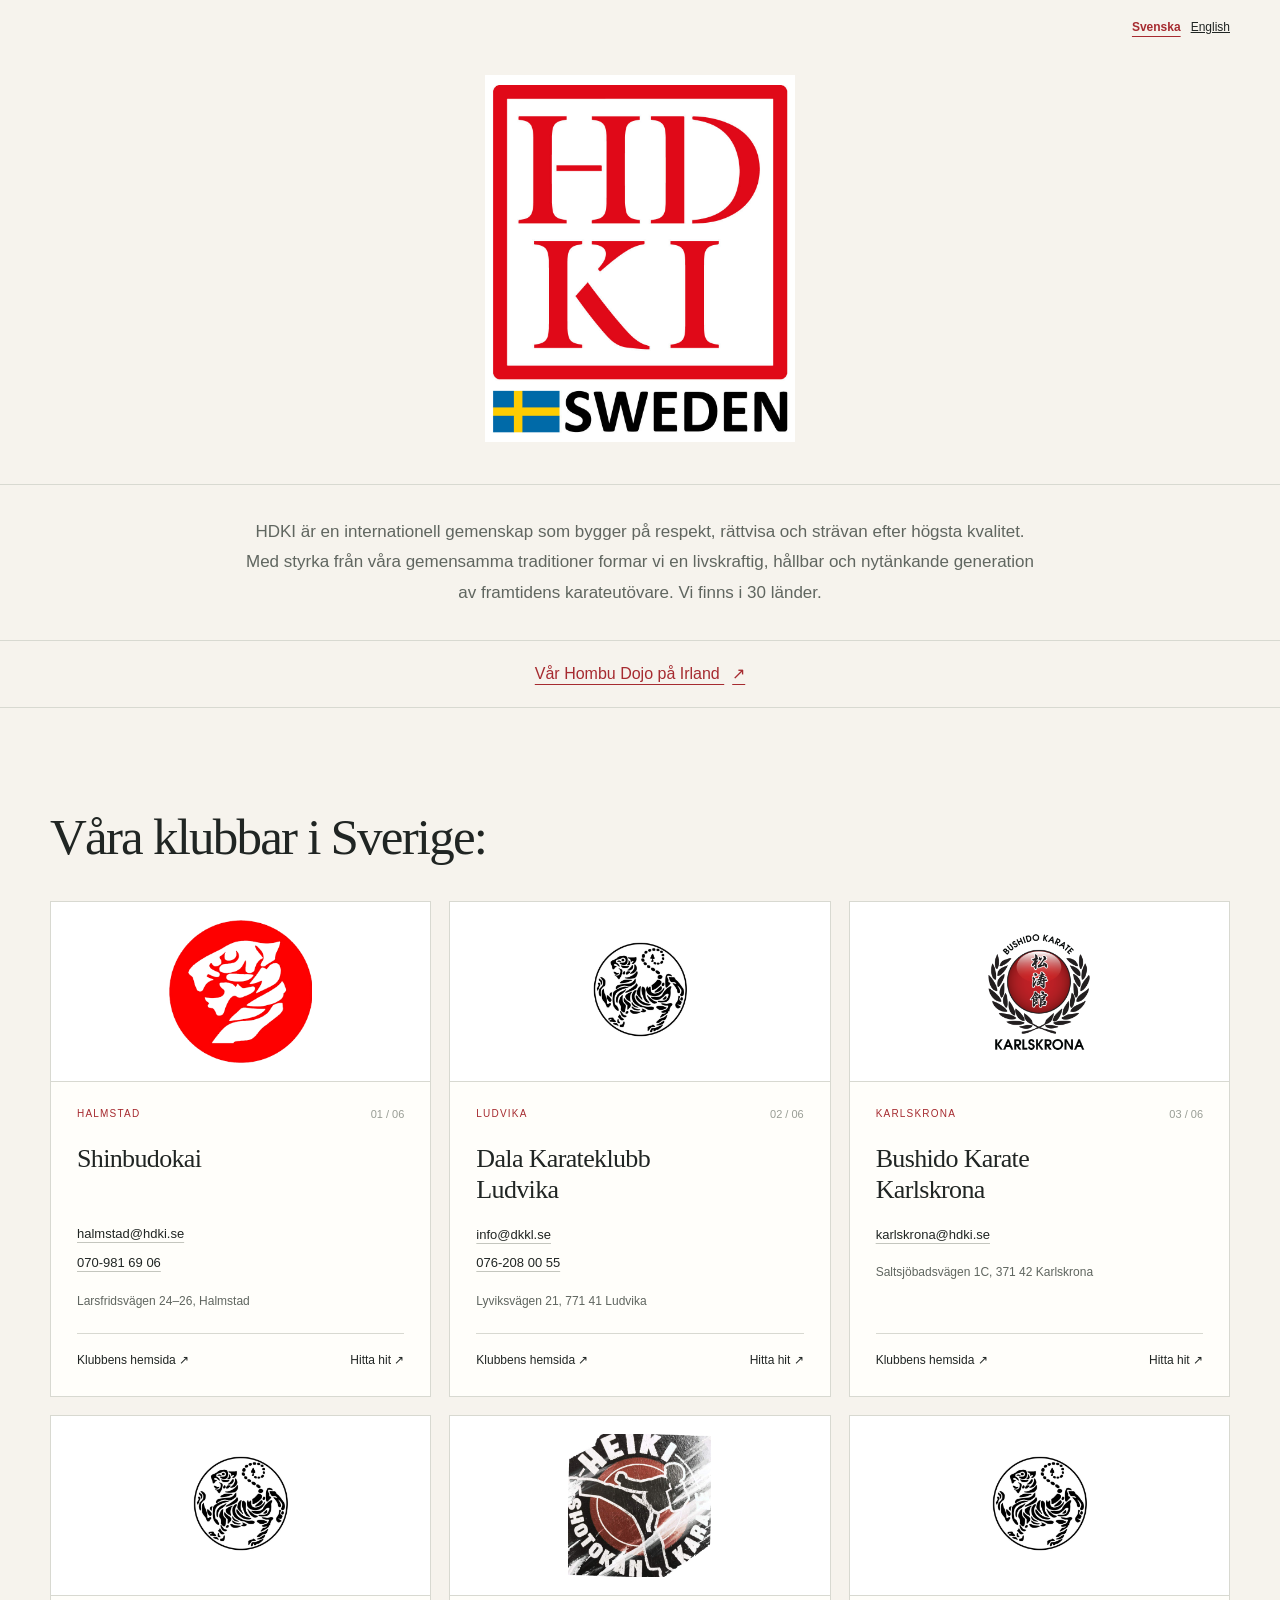
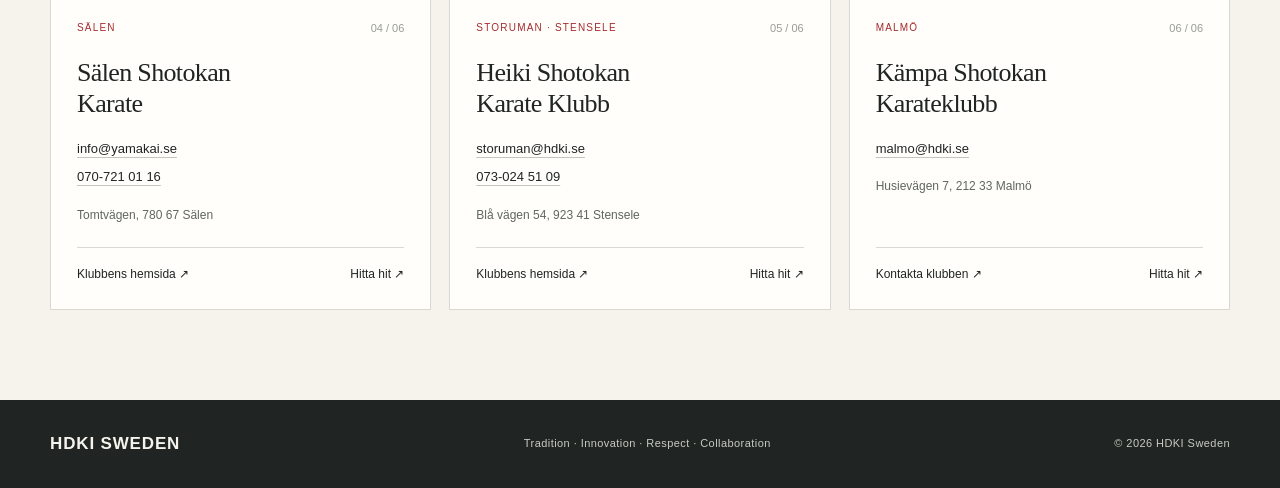
==== index.html @ 171317dc "Add HDKI Sweden website draft" ====
<!doctype html>
<html lang="sv">
<head>
  <meta charset="utf-8">
  <meta name="viewport" content="width=device-width,initial-scale=1">
  <meta name="description" content="HDKI Sweden – tradition, innovation, respekt och samarbete. Hitta din karateklubb och ta kontakt för att veta mer om träningen.">
  <meta name="theme-color" content="#a62b30">
  <title>HDKI Sweden · Karate & gemenskap</title>
  <link rel="stylesheet" href="styles.css">
</head>
<body>
  <div class="wrap top-language"><span class="language-switch" aria-label="Language"><a href="index.html" lang="sv" hreflang="sv" aria-current="page">Svenska</a><a href="en.html" lang="en" hreflang="en">English</a></span></div>
  <a class="skip" href="#innehall">Hoppa till innehållet</a>
<main id="innehall">
    <section class="hero" aria-label="HDKI Sweden"><div class="wrap"><img class="hero-logo" src="bilder/cropped-HDKI_Flagga_SWEDEN_1000px.jpg" alt="HDKI Sweden" width="1000" height="1182" fetchpriority="high"></div></section>
    <section class="about"><div class="wrap"><p>HDKI är en internationell gemenskap som bygger på respekt, rättvisa och strävan efter högsta kvalitet. Med styrka från våra gemensamma traditioner formar vi en livskraftig, hållbar och nytänkande generation av framtidens karateutövare. Vi finns i 30 länder.</p></div></section><div class="hombu-link"><div class="wrap"><a href="https://www.hdki.org/">Vår Hombu Dojo på Irland <span aria-hidden="true">↗</span></a></div></div>
    <section class="wrap clubs" id="klubbar" aria-labelledby="club-heading"><div class="section-heading"><div><h2 id="club-heading">Våra klubbar i Sverige:</h2></div></div>
      <div class="club-grid">
        <article class="club"><div class="club-image"><img src="bilder/Shinbudokai.png" alt="" width="240" height="180" loading="lazy" decoding="async"></div><div class="club-top"><span>Halmstad</span><span class="club-no">01 / 06</span></div><h3>Shinbudokai</h3><div class="details"><a href="mailto:halmstad@hdki.se">halmstad@hdki.se</a><a href="tel:+46709816906">070-981 69 06</a></div><p class="address">Larsfridsvägen 24–26, Halmstad</p><div class="club-bottom"><a href="https://www.shinbudokai.se/">Klubbens hemsida ↗</a><a href="https://www.google.com/maps/search/?api=1&amp;query=Larsfridsv%C3%A4gen+24-26+Halmstad">Hitta hit ↗</a></div></article>
        <article class="club"><div class="club-image"><img src="bilder/Shotokan-Tiger.jpg" alt="" width="240" height="180" loading="lazy" decoding="async"></div><div class="club-top"><span>Ludvika</span><span class="club-no">02 / 06</span></div><h3>Dala Karateklubb<br>Ludvika</h3><div class="details"><a href="mailto:info@dkkl.se">info@dkkl.se</a><a href="tel:+46762080055">076-208 00 55</a></div><p class="address">Lyviksvägen 21, 771 41 Ludvika</p><div class="club-bottom"><a href="https://dkkl.se/">Klubbens hemsida ↗</a><a href="https://www.google.com/maps/search/?api=1&amp;query=Lyviksv%C3%A4gen+21+Ludvika">Hitta hit ↗</a></div></article>
        <article class="club"><div class="club-image"><img src="bilder/Bushido-Karate-Karlskrona.png" alt="" width="240" height="180" loading="lazy" decoding="async"></div><div class="club-top"><span>Karlskrona</span><span class="club-no">03 / 06</span></div><h3>Bushido Karate<br>Karlskrona</h3><div class="details"><a href="mailto:karlskrona@hdki.se">karlskrona@hdki.se</a></div><p class="address">Saltsjöbadsvägen 1C, 371 42 Karlskrona</p><div class="club-bottom"><a href="https://bkk-karlskrona.se/">Klubbens hemsida ↗</a><a href="https://www.google.com/maps/search/?api=1&amp;query=Saltsj%C3%B6badsv%C3%A4gen+1C+Karlskrona">Hitta hit ↗</a></div></article>
        <article class="club"><div class="club-image"><img src="bilder/Shotokan-Tiger.jpg" alt="" width="240" height="180" loading="lazy" decoding="async"></div><div class="club-top"><span>Sälen</span><span class="club-no">04 / 06</span></div><h3>Sälen Shotokan<br>Karate</h3><div class="details"><a href="mailto:info@yamakai.se">info@yamakai.se</a><a href="tel:+46707210116">070-721 01 16</a></div><p class="address">Tomtvägen, 780 67 Sälen</p><div class="club-bottom"><a href="https://www.yamakai.se/">Klubbens hemsida ↗</a><a href="https://www.google.com/maps/search/?api=1&amp;query=Tomtv%C3%A4gen+S%C3%A4len">Hitta hit ↗</a></div></article>
        <article class="club"><div class="club-image"><img src="bilder/Storuman.jpg" alt="" width="240" height="180" loading="lazy" decoding="async"></div><div class="club-top"><span>Storuman · Stensele</span><span class="club-no">05 / 06</span></div><h3>Heiki Shotokan<br>Karate Klubb</h3><div class="details"><a href="mailto:storuman@hdki.se">storuman@hdki.se</a><a href="tel:+46730245109">073-024 51 09</a></div><p class="address">Blå vägen 54, 923 41 Stensele</p><div class="club-bottom"><a href="https://www.stenselesk.com/">Klubbens hemsida ↗</a><a href="https://www.google.com/maps/search/?api=1&amp;query=Bl%C3%A5+v%C3%A4gen+54+Stensele">Hitta hit ↗</a></div></article>
        <article class="club"><div class="club-image"><img src="bilder/Shotokan-Tiger.jpg" alt="" width="240" height="180" loading="lazy" decoding="async"></div><div class="club-top"><span>Malmö</span><span class="club-no">06 / 06</span></div><h3>Kämpa Shotokan<br>Karateklubb</h3><div class="details"><a href="mailto:malmo@hdki.se">malmo@hdki.se</a></div><p class="address">Husievägen 7, 212 33 Malmö</p><div class="club-bottom"><a href="mailto:malmo@hdki.se">Kontakta klubben ↗</a><a href="https://www.google.com/maps/search/?api=1&amp;query=Husiev%C3%A4gen+7+Malm%C3%B6">Hitta hit ↗</a></div></article>
      </div>
    </section>
  </main>
  <footer><div class="wrap footer-inner"><div class="footer-brand">HDKI SWEDEN</div><p>Tradition · Innovation · Respect · Collaboration</p><p>© 2026 HDKI Sweden</p></div></footer>
</body>
</html>
---- styles.css ----
:root{--paper:#f6f3ed;--ink:#202523;--muted:#606660;--red:#a62b30;--line:#d8d9d1;--white:#fffefa}
    *{box-sizing:border-box}html{scroll-behavior:smooth;scroll-padding-top:100px}body{margin:0;background:var(--paper);color:var(--ink);font-family:Arial,Helvetica,sans-serif;line-height:1.6}a{color:inherit}a:focus-visible,button:focus-visible{outline:3px solid var(--red);outline-offset:5px}a:hover{text-decoration-color:var(--red)}.wrap{width:min(1180px,calc(100% - 64px));margin:auto}.skip{position:absolute;top:-100px;left:12px;padding:12px;background:white;z-index:9}.skip:focus{top:8px}
    header{border-bottom:1px solid var(--line);background:var(--paper)}.header-inner{min-height:100px;display:flex;align-items:center;justify-content:space-between;gap:30px}.brand{text-decoration:none;display:flex;gap:16px;align-items:center}.brand-dot{height:41px;width:41px;border:8px solid var(--red);border-radius:50%}.brand-name{font-weight:800;font-size:27px;letter-spacing:.02em;line-height:1}.brand-name small{display:block;font-size:10px;letter-spacing:.29em;margin-top:9px;font-weight:500}.nav{display:flex;gap:30px;align-items:center;font-size:14px}.nav a{text-decoration:none}.nav a:hover{color:var(--red)}.nav .nav-cta{border-bottom:1px solid var(--red);padding-bottom:4px}
    .hero{padding:88px 0 80px;position:relative;overflow:hidden}.hero-grid{display:grid;grid-template-columns:1.3fr 1fr;gap:52px;align-items:center}.eyebrow{font-size:11px;letter-spacing:.19em;font-weight:700;text-transform:uppercase;display:flex;align-items:center;gap:12px}.eyebrow:before{content:"";width:25px;height:2px;background:var(--red)}h1{font-family:Georgia,'Times New Roman',serif;font-size:clamp(55px,6.5vw,88px);font-weight:400;line-height:1.04;letter-spacing:-.052em;margin:26px 0}h1 em{font-weight:400;color:var(--red)}.intro{max-width:420px;color:var(--muted);font-size:17px;margin:25px 0 32px}.button{display:inline-flex;align-items:center;gap:35px;background:var(--red);color:white;padding:15px 23px;text-decoration:none;font-size:14px}.button:hover{background:#862227}.button span{font-size:22px;line-height:1}.hero-art{position:relative;min-height:375px;display:grid;place-items:center}.sun{width:310px;height:310px;border-radius:50%;background:var(--red);box-shadow:0 0 0 28px #a62b3008,0 0 0 29px #a62b301a}.sun:after{content:"";position:absolute;width:70%;height:1px;top:50%;left:15%;background:#f6f3ed60;transform:rotate(-38deg)}.art-caption{position:absolute;bottom:0;right:0;font-size:10px;letter-spacing:.2em;text-transform:uppercase;color:var(--muted)}.art-word{position:absolute;font-family:Georgia,serif;color:var(--paper);font-size:57px;letter-spacing:.06em;transform:rotate(-8deg)}
    .values{border-top:1px solid var(--line);border-bottom:1px solid var(--line)}.values-inner{display:grid;grid-template-columns:repeat(4,1fr);padding:23px 0}.value{font-family:Georgia,serif;font-size:22px;border-left:1px solid var(--line);padding-left:30px}.value:first-child{border:0;padding-left:0}.value small{font-family:Arial,sans-serif;font-size:9px;letter-spacing:.15em;display:block;color:var(--muted);margin-top:5px;text-transform:uppercase}
    .clubs{padding:85px 0 90px}.section-heading{display:flex;align-items:end;justify-content:space-between;gap:30px;margin-bottom:34px}h2{font-family:Georgia,serif;font-weight:400;font-size:clamp(35px,4vw,51px);line-height:1.15;letter-spacing:-.035em;margin:15px 0 0}.section-heading p{font-size:14px;color:var(--muted);max-width:315px;margin:0}.club-grid{display:grid;grid-template-columns:repeat(3,1fr);gap:18px}.club{background:var(--white);padding:29px 26px 25px;border:1px solid var(--line);display:flex;flex-direction:column;min-height:333px;position:relative}.club:hover{border-color:#a62b3080}.club-top{display:flex;justify-content:space-between;align-items:center;color:var(--red);font-size:10px;letter-spacing:.12em;text-transform:uppercase}.club-no{color:#999d95;font-size:11px;letter-spacing:0}h3{font-family:Georgia,serif;font-weight:400;font-size:26px;letter-spacing:-.025em;line-height:1.2;margin:20px 0 19px;min-height:62px}.details{display:grid;gap:8px;font-size:13px}.details a{text-underline-offset:4px;text-decoration-color:#c4c6be;overflow-wrap:anywhere}.address{font-size:12px;color:var(--muted);margin-top:18px}.club-bottom{border-top:1px solid var(--line);padding-top:17px;margin-top:auto;display:flex;justify-content:space-between;gap:10px;font-size:12px}.club-bottom a{text-decoration:none}.club-bottom a:hover{color:var(--red)}.club .address{margin-bottom:22px}.contact{border-top:1px solid var(--line);padding:42px 0;display:flex;align-items:center;justify-content:space-between;gap:30px}.contact h2{font-size:32px;margin:0}.contact p{max-width:440px;color:var(--muted);font-size:14px;margin:0}.contact a{text-underline-offset:4px}footer{background:var(--ink);color:var(--paper);padding:30px 0}.footer-inner{display:flex;justify-content:space-between;align-items:center;gap:20px}.footer-brand{font-weight:700;font-size:17px;letter-spacing:.05em}.footer-inner p{font-size:11px;letter-spacing:.04em;margin:0;color:#c7cbc2}
    @media(max-width:950px){.hero-grid{grid-template-columns:1.3fr .8fr;gap:20px}.sun{width:235px;height:235px}.art-word{font-size:43px}.club-grid{grid-template-columns:repeat(2,1fr)}.value{padding-left:20px;font-size:20px}}
    @media(max-width:640px){.wrap{width:calc(100% - 36px)}.header-inner{min-height:85px;gap:15px}.brand-name{font-size:22px}.brand-dot{width:31px;height:31px;border-width:6px}.brand{gap:10px}.brand-name small{font-size:8px}.nav{font-size:12px;gap:15px}.nav .home-link{display:none}.hero{padding:48px 0 38px}.hero-grid{grid-template-columns:1fr;gap:20px}h1{font-size:63px}.intro{font-size:16px}.hero-art{min-height:225px}.sun{width:190px;height:190px}.art-word{font-size:36px}.art-caption{font-size:8px;right:0;bottom:0}.values-inner{grid-template-columns:repeat(2,1fr);row-gap:20px}.value{font-size:21px}.value:nth-child(3){border:0;padding-left:0}.section-heading{display:block}.section-heading p{margin-top:18px}.clubs{padding:50px 0}.club-grid{grid-template-columns:1fr}.club{min-height:310px}h3{min-height:0}.contact{display:block}.contact p{margin-top:18px}.footer-inner{display:block}.footer-inner p{margin-top:10px}}
    @media(prefers-reduced-motion:reduce){html{scroll-behavior:auto}}
.language-switch{display:flex;gap:10px;font-size:12px}.language-switch [aria-current=page]{color:var(--red);font-weight:bold;text-decoration:underline;text-underline-offset:5px}@media(max-width:640px){.header-inner{flex-wrap:wrap;padding:15px 0}.nav{flex-wrap:wrap;gap:16px}}

/* Shared imagery for both languages; contain preserves complete logos. */
.brand-logo{display:block;width:52px;height:52px;object-fit:contain;flex-shrink:0}
.hero-art{padding:0 20px 42px;min-width:0}
.hero-logo{display:block;width:min(100%,310px);height:auto;object-fit:contain}
.art-caption{left:0;text-align:center;letter-spacing:.13em}
.club-image{height:180px;margin:-29px -26px 24px;padding:18px;background:#fff;border-bottom:1px solid var(--line);display:grid;place-items:center}
.club-image img{display:block;width:100%;height:100%;min-height:0;object-fit:contain}
@media(max-width:640px){.brand-logo{width:42px;height:42px}.hero-logo{width:210px}.hero-art{padding-bottom:35px}.club-image{height:190px}}

.hero{padding:38px 0 42px}
.top-language{display:flex;justify-content:flex-end;padding-top:18px}
.about{border-top:1px solid var(--line);border-bottom:1px solid var(--line);padding:32px 0}
.about p{max-width:800px;margin:0 auto;text-align:center;font-size:17px;line-height:1.8;color:var(--muted)}
.hombu-link{padding:20px 0;border-bottom:1px solid var(--line);text-align:center}
.hombu-link a{color:var(--red);text-underline-offset:5px}
.hombu-link span{margin-left:8px}
@media(max-width:640px){.about{padding:24px 0}.about p{font-size:16px}}
.hero-logo{width:min(100%,310px);margin:0 auto}
footer .language-switch{color:var(--paper)}
footer .language-switch [aria-current=page]{color:var(--paper)}
@media(max-width:640px){.hero{padding:28px 0 32px}.hero-logo{width:min(100%,250px)}footer .language-switch{margin-top:12px}}
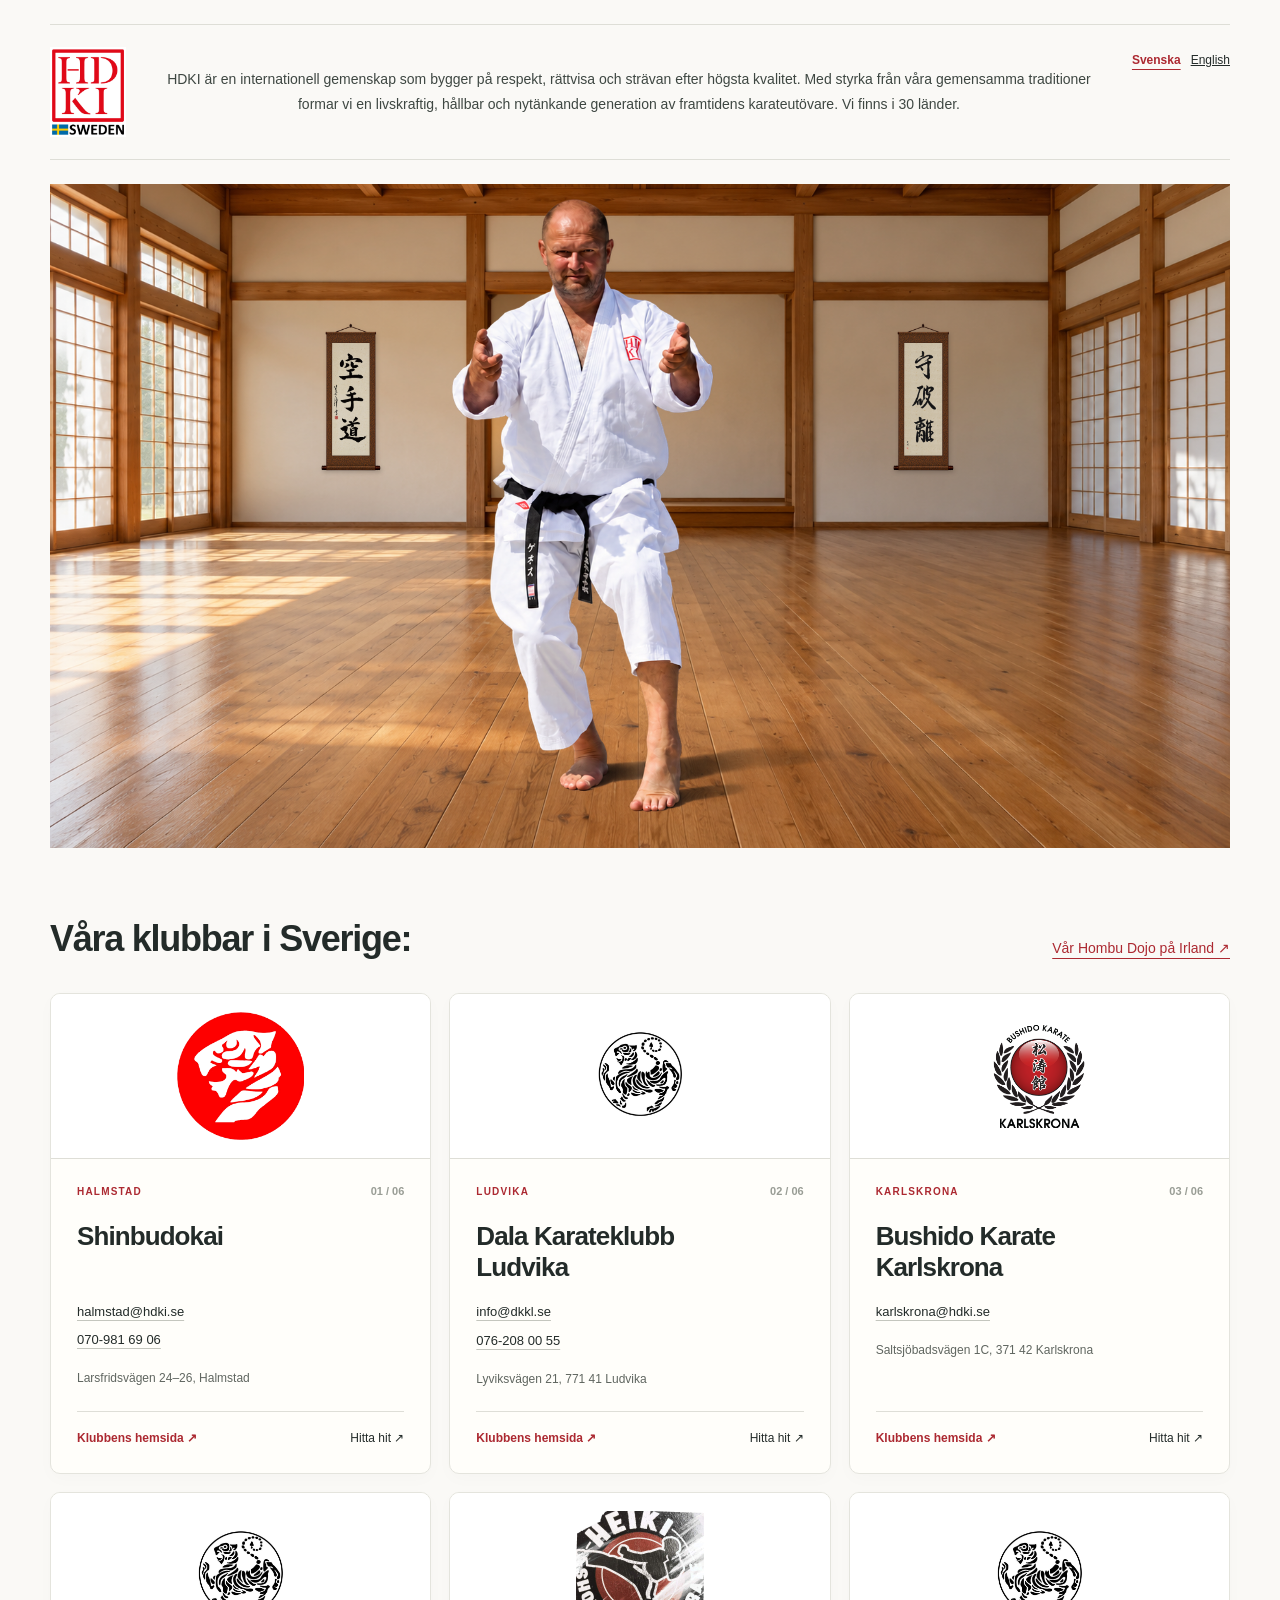
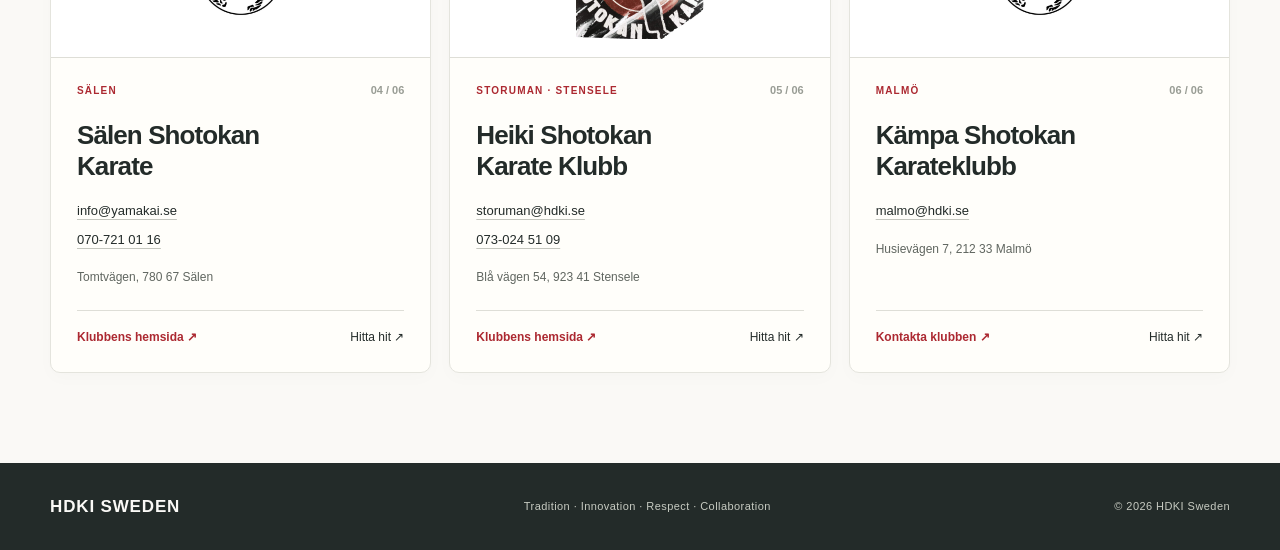
==== commit 506e9524: "Keep only active website files" ====
--- a/index.html
+++ b/index.html
@@ -7,14 +7,14 @@
   <meta name="theme-color" content="#a62b30">
   <title>HDKI Sweden · Karate & gemenskap</title>
   <link rel="stylesheet" href="styles.css">
-</head>
-<body>
-  <div class="wrap top-language"><span class="language-switch" aria-label="Language"><a href="index.html" lang="sv" hreflang="sv" aria-current="page">Svenska</a><a href="en.html" lang="en" hreflang="en">English</a></span></div>
+<link rel="stylesheet" href="design-variants.css"></head>
+<body class="variant-1">
+  <header class="wrap design-header"><a class="design-brand" href="#innehall" aria-label="HDKI Sweden"><img src="bilder/cropped-HDKI_Flagga_SWEDEN_1000px.jpg" alt="HDKI Sweden" width="1000" height="1182"></a><div class="header-description"><section class="about"><div class="wrap"><p>HDKI är en internationell gemenskap som bygger på respekt, rättvisa och strävan efter högsta kvalitet. Med styrka från våra gemensamma traditioner formar vi en livskraftig, hållbar och nytänkande generation av framtidens karateutövare. Vi finns i 30 länder.</p></div></section></div><div class="wrap top-language"><span class="language-switch" aria-label="Language"><a href="index.html" lang="sv" hreflang="sv" aria-current="page">Svenska</a><a href="en.html" lang="en" hreflang="en">English</a></span></div></header>
   <a class="skip" href="#innehall">Hoppa till innehållet</a>
 <main id="innehall">
-    <section class="hero" aria-label="HDKI Sweden"><div class="wrap"><img class="hero-logo" src="bilder/cropped-HDKI_Flagga_SWEDEN_1000px.jpg" alt="HDKI Sweden" width="1000" height="1182" fetchpriority="high"></div></section>
-    <section class="about"><div class="wrap"><p>HDKI är en internationell gemenskap som bygger på respekt, rättvisa och strävan efter högsta kvalitet. Med styrka från våra gemensamma traditioner formar vi en livskraftig, hållbar och nytänkande generation av framtidens karateutövare. Vi finns i 30 länder.</p></div></section><div class="hombu-link"><div class="wrap"><a href="https://www.hdki.org/">Vår Hombu Dojo på Irland <span aria-hidden="true">↗</span></a></div></div>
-    <section class="wrap clubs" id="klubbar" aria-labelledby="club-heading"><div class="section-heading"><div><h2 id="club-heading">Våra klubbar i Sverige:</h2></div></div>
+    <section class="hero dojo-scene wrap" aria-label="HDKI Sweden"><div class="dojo-scrolls" aria-hidden="true"><img class="dojo-scroll scroll-karatedo" src="bilder/karatedo-clean.png?v=2" alt=""><img class="dojo-scroll scroll-shuhari" src="bilder/shuhari-matched.png?v=3" alt=""></div><div class="dojo-foreground"><img class="hero-portrait" src="bilder/karate-hero.png" alt="Karateutövare i vit dräkt och svart bälte" width="1537" height="1023" fetchpriority="high"></div></section>
+    
+    <section class="wrap clubs" id="klubbar" aria-labelledby="club-heading"><div class="section-heading"><div><h2 id="club-heading">Våra klubbar i Sverige:</h2></div><div class="clubs-hombu"><a href="https://www.hdki.org/">Vår Hombu Dojo på Irland <span aria-hidden="true">↗</span></a></div></div>
       <div class="club-grid">
         <article class="club"><div class="club-image"><img src="bilder/Shinbudokai.png" alt="" width="240" height="180" loading="lazy" decoding="async"></div><div class="club-top"><span>Halmstad</span><span class="club-no">01 / 06</span></div><h3>Shinbudokai</h3><div class="details"><a href="mailto:halmstad@hdki.se">halmstad@hdki.se</a><a href="tel:+46709816906">070-981 69 06</a></div><p class="address">Larsfridsvägen 24–26, Halmstad</p><div class="club-bottom"><a href="https://www.shinbudokai.se/">Klubbens hemsida ↗</a><a href="https://www.google.com/maps/search/?api=1&amp;query=Larsfridsv%C3%A4gen+24-26+Halmstad">Hitta hit ↗</a></div></article>
         <article class="club"><div class="club-image"><img src="bilder/Shotokan-Tiger.jpg" alt="" width="240" height="180" loading="lazy" decoding="async"></div><div class="club-top"><span>Ludvika</span><span class="club-no">02 / 06</span></div><h3>Dala Karateklubb<br>Ludvika</h3><div class="details"><a href="mailto:info@dkkl.se">info@dkkl.se</a><a href="tel:+46762080055">076-208 00 55</a></div><p class="address">Lyviksvägen 21, 771 41 Ludvika</p><div class="club-bottom"><a href="https://dkkl.se/">Klubbens hemsida ↗</a><a href="https://www.google.com/maps/search/?api=1&amp;query=Lyviksv%C3%A4gen+21+Ludvika">Hitta hit ↗</a></div></article>
--- a/design-variants.css
+++ b/design-variants.css
@@ -0,0 +1,81 @@
+/* Three local design studies sharing the same content. */
+.design-nav{display:flex;justify-content:center;gap:8px;flex-wrap:wrap;padding:12px 18px;background:#fff;color:#303332;border-bottom:1px solid #ddd;font:12px/1.5 Arial,sans-serif}
+.design-nav a{padding:5px 11px;text-decoration:none;border-radius:3px;border:1px solid #ddd}
+.design-nav a[aria-current]{background:#292d2b;color:#fff;border-color:#292d2b}
+.design-header{display:flex;align-items:center;justify-content:space-between;gap:20px;padding-top:22px;padding-bottom:22px}
+.design-brand{display:flex;align-items:center;gap:14px;text-decoration:none;font-weight:700;letter-spacing:.12em;font-size:17px}
+.design-brand img{width:44px;height:44px;object-fit:contain}
+.design-header .top-language{width:auto;margin:0;padding:0}
+.club{transition:transform .2s,box-shadow .2s}
+.club:hover{transform:translateY(-3px)}
+.hero-logo{width:265px}
+.clubs{padding-top:55px}
+.section-heading h2{font-size:36px}
+.club-image{height:165px}
+.variant-1{--paper:#faf9f6;--red:#ac2931;--ink:#232b29;--line:#deded7;font-family:'Segoe UI',Arial,sans-serif}
+.variant-1 .design-header{margin-top:24px;border-top:1px solid var(--line);border-bottom:1px solid var(--line)}
+.variant-1 .design-brand img{width:76px;height:auto;display:block}
+.variant-1 .clubs-hombu{margin-left:auto;text-align:right;font-size:14px;color:var(--red)}
+.variant-1 .clubs-hombu a{text-underline-offset:5px}
+@media(max-width:640px){.variant-1 .section-heading{display:flex;align-items:center;flex-wrap:wrap;gap:16px}.variant-1 .clubs-hombu{font-size:13px}}
+.variant-1 .design-header{align-items:center;gap:30px}
+.variant-1 .design-brand{flex-shrink:0}
+.variant-1 .header-description{flex:1;min-width:0}
+.variant-1 .header-description .wrap{width:100%}
+.variant-1 .header-description .about{padding:0;border:0}
+.variant-1 .header-description .about p{font-family:'Segoe UI',Arial,sans-serif;font-size:14px;line-height:1.75;text-align:center;max-width:none}
+.variant-1 .header-description .hombu-link{padding:10px 0 0;text-align:center;font-size:13px;border:0}
+.variant-1 .design-header .top-language{flex-shrink:0;align-self:flex-start;padding-top:4px}
+@media(max-width:800px){.variant-1 .design-header{flex-wrap:wrap;gap:18px}.variant-1 .header-description{flex-basis:calc(100% - 110px)}.variant-1 .design-header .top-language{width:100%;justify-content:flex-end;padding:0}.variant-1 .header-description .about p{font-size:14px}}
+@media(max-width:440px){.variant-1 .design-brand img{width:60px}.variant-1 .header-description{flex-basis:calc(100% - 80px)}.variant-1 .header-description .about p{font-size:13px}}
+.variant-1 .hero{padding:48px 0}
+.variant-1 .hero{padding:28px 0 0}
+.variant-1 .hero-portrait{display:block;width:min(100%,760px);height:auto;margin:0 auto}
+.variant-1 .dojo-scene{padding:0;margin-top:24px;aspect-ratio:16/9;background:#c5a17a url('bilder/dojo-background.png') center/cover no-repeat;overflow:hidden}
+.variant-1 .dojo-foreground{position:absolute;inset:0;display:flex;justify-content:center;align-items:flex-end}
+.variant-1 .dojo-scrolls{position:absolute;inset:0;pointer-events:none}
+.variant-1 .dojo-scroll{position:absolute;top:21%;height:23%;width:auto;object-fit:contain;transform:translateX(-50%);filter:brightness(.92) drop-shadow(1px 2px 2px #0003)}
+.variant-1 .scroll-karatedo{left:25.5%}
+.variant-1 .scroll-shuhari{left:74%}
+.variant-1 .dojo-scene .hero-portrait{width:100%;height:100%;object-fit:contain;margin:0}
+@media(max-width:640px){.variant-1 .dojo-scene{aspect-ratio:4/3;margin-top:18px}}
+.variant-1 .about{border:0;padding:0 0 32px}
+.variant-1 .about p{font-size:20px;line-height:1.85;font-family:Georgia,serif;max-width:820px;color:#3e4742}
+.variant-1 .hombu-link{border:0;padding:0 0 35px}
+.variant-1 .club{border:1px solid #e4e4dd;border-radius:10px;overflow:hidden;box-shadow:0 5px 18px #23352d05}
+.variant-1 .club:hover{box-shadow:0 10px 28px #23352d12}
+.variant-1 h2,.variant-1 h3{font-family:'Segoe UI',Arial,sans-serif;font-weight:600;letter-spacing:-.035em}
+.variant-1 .club-top{font-weight:600}
+.variant-1 .club-bottom a:first-child{color:var(--red);font-weight:600}
+.variant-2{--paper:#ede8de;--red:#aa272b;--ink:#292b28;--line:#cbc7bd;--white:#f9f6ef;font-family:Georgia,'Times New Roman',serif}
+.variant-2 .design-header{border-bottom:3px double var(--ink)}
+.variant-2 .design-brand{font-family:Georgia,serif;font-size:22px;letter-spacing:.06em}
+.variant-2 .hero{padding:45px 0 35px}
+.variant-2 .hero-logo{width:245px}
+.variant-2 .about{border-top:0;border-bottom:0;padding:0 0 28px}
+.variant-2 .about p{font-family:Georgia,serif;color:var(--ink);font-size:22px;line-height:1.7;max-width:850px}
+.variant-2 .hombu-link{border-top:1px solid var(--line);border-bottom:3px double var(--ink);padding:17px 0;font-family:Arial,sans-serif;font-size:13px;text-transform:uppercase;letter-spacing:.08em}
+.variant-2 .section-heading h2{font-size:44px;font-style:italic}
+.variant-2 .club{border:0;background:transparent;border-top:2px solid var(--ink);padding-top:24px}
+.variant-2 .club-image{margin-top:0;background:#fff;border:1px solid var(--line);height:180px}
+.variant-2 .club-top,.variant-2 .details,.variant-2 .address,.variant-2 .club-bottom{font-family:Arial,sans-serif}
+.variant-2 h3{font-size:30px}
+.variant-2 footer{background:#292b28}
+.variant-3{--paper:#151b20;--ink:#f4f4ef;--muted:#b8c0c5;--red:#ef6368;--line:#354047;--white:#222b32;font-family:'Segoe UI',Arial,sans-serif}
+.variant-3 .design-header{border-bottom:1px solid var(--line)}
+.variant-3 .design-brand{letter-spacing:.18em}
+.variant-3 .hero{background:radial-gradient(ellipse at center,#80313630,transparent 65%);padding:46px 0 38px}
+.variant-3 .hero-logo{border:12px solid #fff;border-radius:4px;width:265px;box-shadow:0 20px 70px #0005}
+.variant-3 .about{border:0;padding:0 0 30px}
+.variant-3 .about p{font-size:19px;line-height:1.85;max-width:820px;color:#d4dade}
+.variant-3 .hombu-link{padding:0 0 35px}
+.variant-3 .hombu-link a{text-decoration:none;border-bottom:1px solid var(--red);padding-bottom:6px}
+.variant-3 h2,.variant-3 h3{font-family:'Segoe UI',Arial,sans-serif;font-weight:600;letter-spacing:-.03em}
+.variant-3 .club{border-radius:5px;overflow:hidden;border:1px solid #354047;box-shadow:0 8px 20px #0002}
+.variant-3 .club-top{font-weight:600}
+.variant-3 .club-bottom{font-weight:500}
+.variant-3 .details a{text-decoration-color:#66737c}
+.variant-3 .club-no{color:#a2afb8}
+.variant-3 footer{background:#0e1418}
+@media(max-width:640px){.design-header{padding-top:16px;padding-bottom:16px;gap:10px}.design-brand,.variant-2 .design-brand{font-size:14px;letter-spacing:.04em}.design-brand img{width:34px;height:34px}.design-header .language-switch{font-size:11px}.variant-1 .about p,.variant-2 .about p,.variant-3 .about p{font-size:17px}.section-heading h2,.variant-2 .section-heading h2{font-size:31px}.hero-logo,.variant-2 .hero-logo,.variant-3 .hero-logo{width:210px}}
+@media(prefers-reduced-motion:reduce){.club{transition:none}.club:hover{transform:none}}
